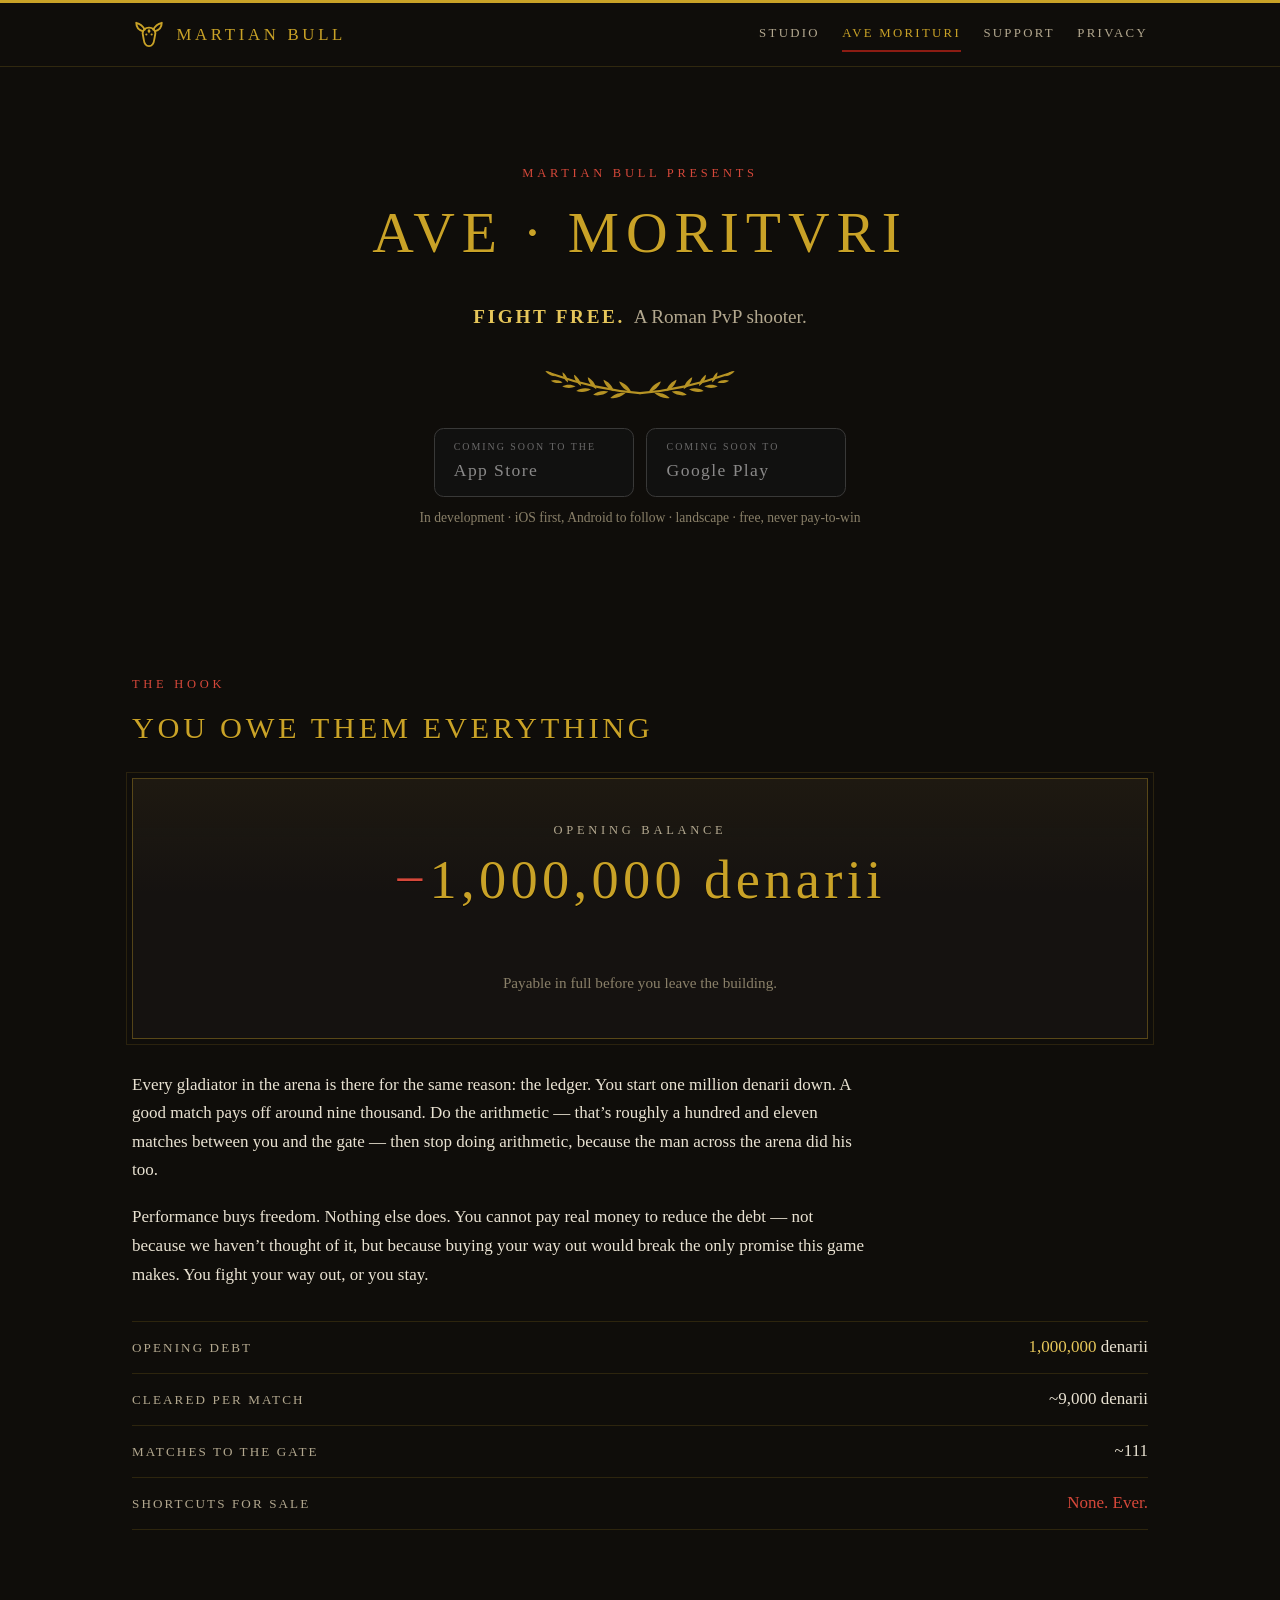
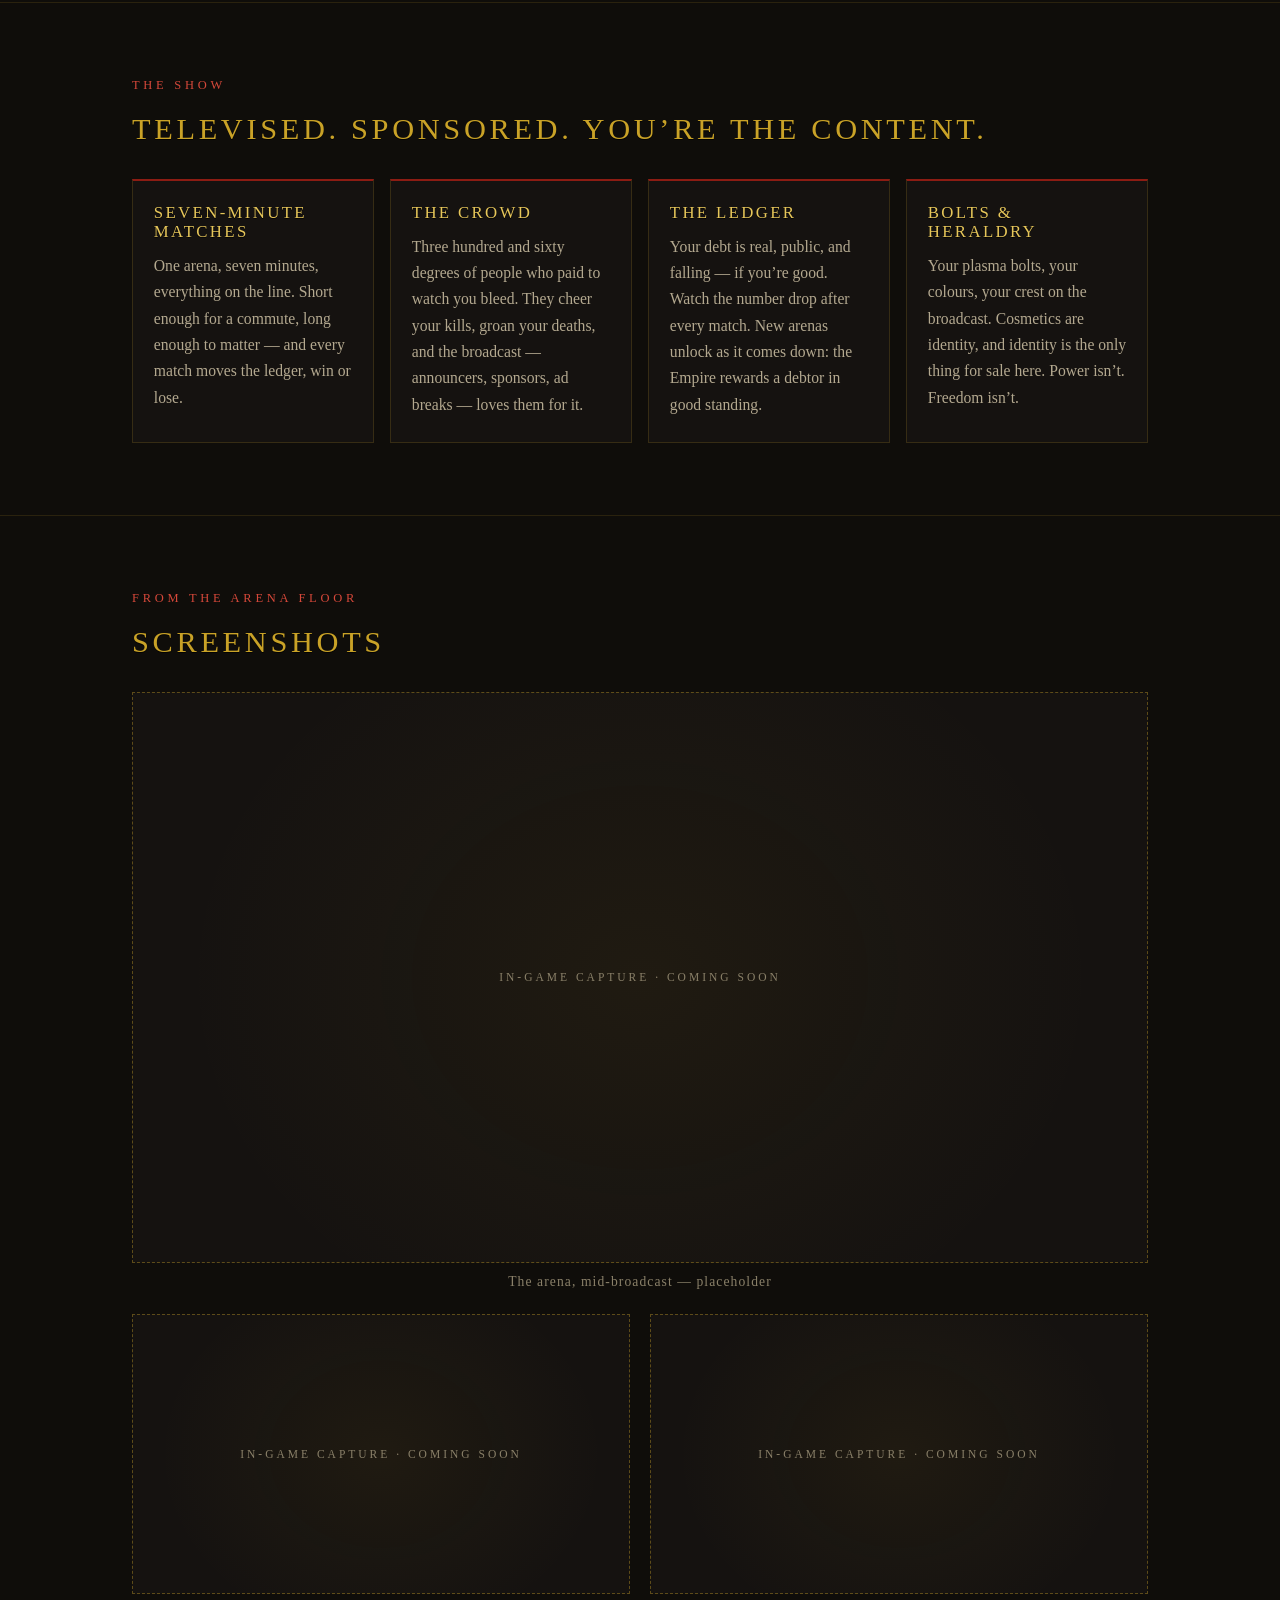
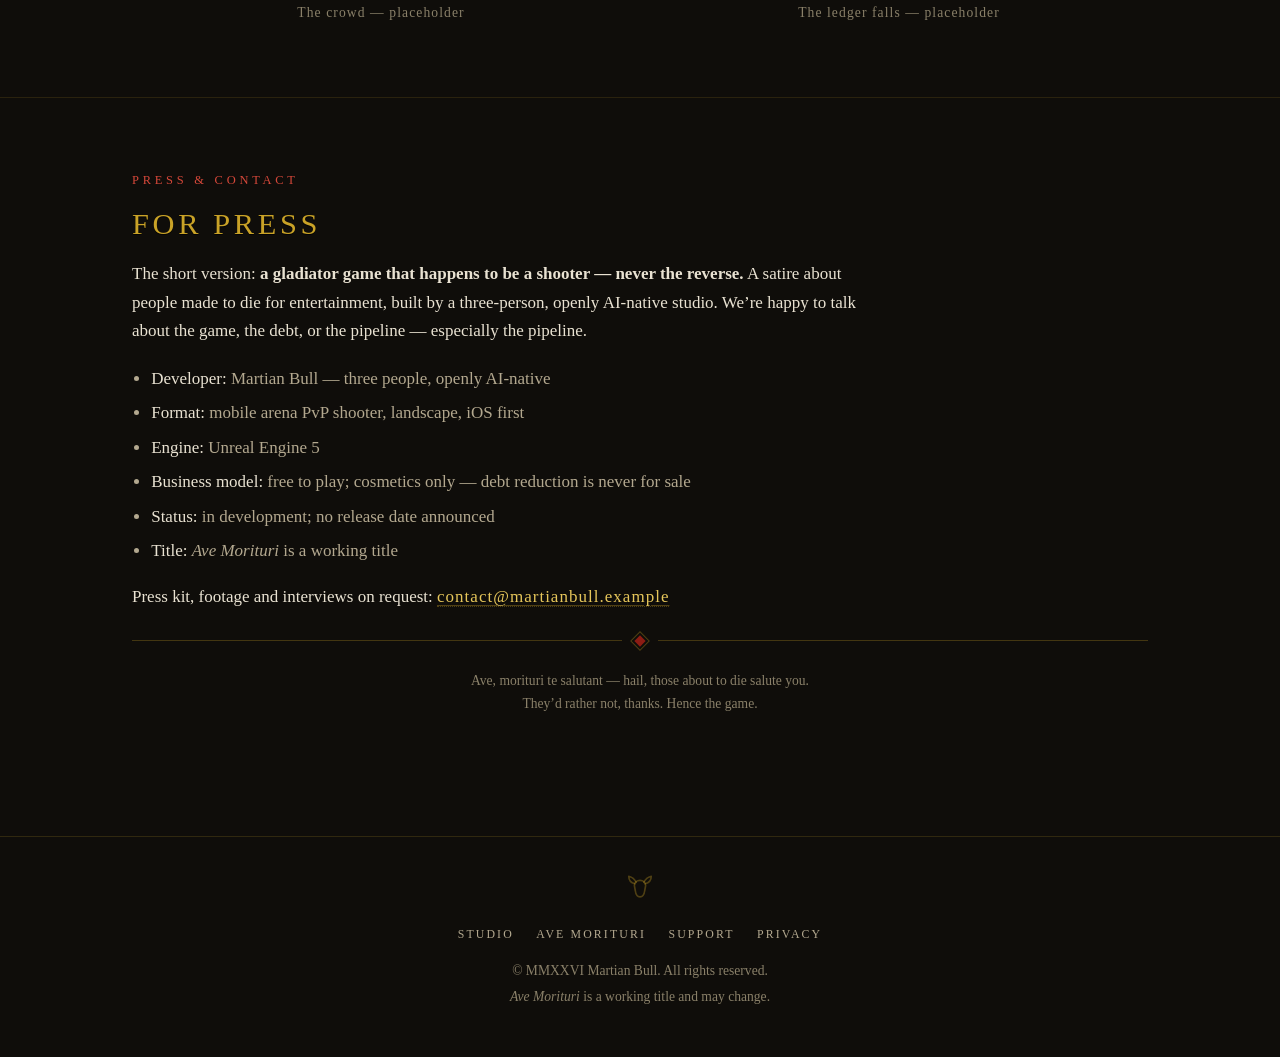
==== ave-morituri/index.html @ af868626 "Martian Bull studio site + Ave Morituri game page — GitHub-Pages-ready static site Five self-contain" ====
<!DOCTYPE html>
<html lang="en">
<head>
<!-- ==========================================================================
  Ave Morituri — game page
  NAME SWAP: "Ave Morituri" is a working title. To rename, search the repo for
  "Ave Morituri", "MORITURI" and "MORITVRI" (inscription V-form, display art
  only), rename this /ave-morituri/ folder, and update links in ../index.html,
  ../support/index.html, ../privacy/index.html and ../404.html.
  TODO(owner): replace contact@martianbull.example with the real address.
  TODO(owner): three screenshot slots below are placeholders — drop in real
  landscape (16:9) captures at launch-quality.
  TODO(owner): store badges are greyed placeholders — replace with official
  badge art + real links only when the store pages exist.
=========================================================================== -->
  <meta charset="utf-8">
  <meta name="viewport" content="width=device-width, initial-scale=1">
  <title>Ave Morituri — Fight Free. Roman PvP Shooter</title>
  <meta name="description" content="Ave Morituri is a Roman gladiator PvP shooter for mobile. You start 1,000,000 denarii in debt and fight your way to freedom, seven minutes at a time. By Martian Bull.">
  <meta property="og:site_name" content="Martian Bull">
  <meta property="og:title" content="Ave Morituri — Fight Free. Roman PvP Shooter">
  <meta property="og:description" content="You owe the arena one million denarii. Performance buys freedom. Nothing else does.">
  <meta property="og:type" content="website">
  <link rel="icon" type="image/svg+xml" href="../assets/favicon.svg">
  <link rel="stylesheet" href="../assets/style.css">
</head>
<body>
<a class="skip-link" href="#main">Skip to content</a>

<header class="site-head">
  <div class="wrap head-row">
    <a class="brand" href="../index.html">
      <svg viewBox="0 0 64 64" aria-hidden="true" focusable="false">
        <g fill="none" stroke="currentColor" stroke-width="3.5" stroke-linecap="round" stroke-linejoin="round">
          <path d="M32 18 C39 18 44 23 44 29 L42 40 C41 48 37 53 32 53 C27 53 23 48 22 40 L20 29 C20 23 25 18 32 18 Z"/>
          <path d="M21 25 C13 23 8 17 8 9 C16 11 21 16 24 22"/>
          <path d="M43 25 C51 23 56 17 56 9 C48 11 43 16 40 22"/>
        </g>
        <circle cx="27" cy="31" r="2" fill="currentColor"/>
        <circle cx="37" cy="31" r="2" fill="currentColor"/>
        <path d="M32 20 L35 24.5 L32 29 L29 24.5 Z" fill="currentColor"/>
      </svg>
      <span class="brand-name">Martian&nbsp;Bull</span>
    </a>
    <nav class="site-nav" aria-label="Site">
      <a href="../index.html">Studio</a>
      <a href="index.html" aria-current="page">Ave&nbsp;Morituri</a>
      <a href="../support/index.html">Support</a>
      <a href="../privacy/index.html">Privacy</a>
    </nav>
  </div>
</header>

<main id="main">

  <div class="hero wrap">
    <span class="eyebrow">Martian Bull presents</span>
    <!-- Display art uses the inscription V-form (MORITVRI); body text uses MORITURI. -->
    <h1 aria-label="Ave Morituri"><span aria-hidden="true">Ave&nbsp;&middot;&nbsp;Moritvri</span></h1>
    <p class="lede" style="margin:0 auto;"><strong style="color:var(--gold-hi); font-family:var(--display); letter-spacing:.14em; text-transform:uppercase;">Fight&nbsp;Free.</strong>&ensp;A Roman PvP shooter.</p>
    <svg class="laurel" viewBox="0 0 220 40" aria-hidden="true" focusable="false">
      <g id="sprig-a" fill="currentColor">
        <path d="M110 34 C136 32 164 26 192 16" fill="none" stroke="currentColor" stroke-width="2" stroke-linecap="round"/>
        <path d="M0 0 C5 -2.6 11 -2.2 15 0 C11 2.2 5 2.6 0 0 Z" transform="translate(118 33.5) rotate(-42)"/>
        <path d="M0 0 C5 -2.6 11 -2.2 15 0 C11 2.2 5 2.6 0 0 Z" transform="translate(123 33.8) rotate(18)"/>
        <path d="M0 0 C5 -2.6 11 -2.2 15 0 C11 2.2 5 2.6 0 0 Z" transform="translate(134 32.4) rotate(-48) scale(.95)"/>
        <path d="M0 0 C5 -2.6 11 -2.2 15 0 C11 2.2 5 2.6 0 0 Z" transform="translate(139 32.6) rotate(12) scale(.95)"/>
        <path d="M0 0 C5 -2.6 11 -2.2 15 0 C11 2.2 5 2.6 0 0 Z" transform="translate(150 30.4) rotate(-54) scale(.9)"/>
        <path d="M0 0 C5 -2.6 11 -2.2 15 0 C11 2.2 5 2.6 0 0 Z" transform="translate(155 30.6) rotate(6) scale(.9)"/>
        <path d="M0 0 C5 -2.6 11 -2.2 15 0 C11 2.2 5 2.6 0 0 Z" transform="translate(164 27.6) rotate(-58) scale(.82)"/>
        <path d="M0 0 C5 -2.6 11 -2.2 15 0 C11 2.2 5 2.6 0 0 Z" transform="translate(169 27.8) rotate(0) scale(.82)"/>
        <path d="M0 0 C5 -2.6 11 -2.2 15 0 C11 2.2 5 2.6 0 0 Z" transform="translate(176 24.4) rotate(-62) scale(.72)"/>
        <path d="M0 0 C5 -2.6 11 -2.2 15 0 C11 2.2 5 2.6 0 0 Z" transform="translate(181 24.2) rotate(-8) scale(.72)"/>
        <path d="M0 0 C5 -2.6 11 -2.2 15 0 C11 2.2 5 2.6 0 0 Z" transform="translate(188 18.5) rotate(-28) scale(.66)"/>
      </g>
      <use href="#sprig-a" transform="translate(220 0) scale(-1 1)"/>
    </svg>

    <div class="badges" aria-label="Store availability">
      <!-- TODO(owner): replace with the official App Store badge + real link at launch. Do not link before the page exists. -->
      <span class="badge">
        <span class="badge-kicker">Coming soon to the</span>
        <span class="badge-store">App&nbsp;Store</span>
      </span>
      <!-- TODO(owner): replace with the official Google Play badge + real link when the Play page exists. -->
      <span class="badge">
        <span class="badge-kicker">Coming soon to</span>
        <span class="badge-store">Google&nbsp;Play</span>
      </span>
    </div>
    <p class="fine">In development &middot; iOS first, Android to follow &middot; landscape &middot; free, never pay-to-win</p>
  </div>

  <section aria-labelledby="debt">
    <div class="wrap">
      <span class="eyebrow">The hook</span>
      <h2 id="debt">You owe them everything</h2>

      <div class="plaque">
        <p class="plaque-kicker">Opening balance</p>
        <p class="plaque-figure"><span class="neg">&minus;</span>1,000,000 denarii</p>
        <p class="plaque-sub">Payable in full before you leave the building.</p>
      </div>

      <div class="prose">
        <p>Every gladiator in the arena is there for the same reason: the
        ledger. You start one million denarii down. A good match pays off
        around nine thousand. Do the arithmetic &mdash; that&rsquo;s roughly a
        hundred and eleven matches between you and the gate &mdash; then stop
        doing arithmetic, because the man across the arena did his too.</p>
        <p>Performance buys freedom. Nothing else does. You cannot pay real
        money to reduce the debt &mdash; not because we haven&rsquo;t thought
        of it, but because buying your way out would break the only promise
        this game makes. You fight your way out, or you stay.</p>
      </div>

      <dl class="ledger">
        <div><dt>Opening debt</dt><dd><strong>1,000,000</strong> denarii</dd></div>
        <div><dt>Cleared per match</dt><dd>~9,000 denarii</dd></div>
        <div><dt>Matches to the gate</dt><dd>~111</dd></div>
        <div><dt>Shortcuts for sale</dt><dd><span class="never">None. Ever.</span></dd></div>
      </dl>
    </div>
  </section>

  <section aria-labelledby="show">
    <div class="wrap">
      <span class="eyebrow">The show</span>
      <h2 id="show">Televised. Sponsored. You&rsquo;re the content.</h2>
      <div class="grid cols-4">
        <div class="card">
          <h3>Seven-minute matches</h3>
          <p>One arena, seven minutes, everything on the line. Short enough
          for a commute, long enough to matter &mdash; and every match moves
          the ledger, win or lose.</p>
        </div>
        <div class="card">
          <h3>The crowd</h3>
          <p>Three hundred and sixty degrees of people who paid to watch you
          bleed. They cheer your kills, groan your deaths, and the broadcast
          &mdash; announcers, sponsors, ad breaks &mdash; loves them for it.</p>
        </div>
        <div class="card">
          <h3>The ledger</h3>
          <p>Your debt is real, public, and falling &mdash; if you&rsquo;re
          good. Watch the number drop after every match. New arenas unlock as
          it comes down: the Empire rewards a debtor in good standing.</p>
        </div>
        <div class="card">
          <h3>Bolts &amp; heraldry</h3>
          <p>Your plasma bolts, your colours, your crest on the broadcast.
          Cosmetics are identity, and identity is the only thing for sale
          here. Power isn&rsquo;t. Freedom isn&rsquo;t.</p>
        </div>
      </div>
    </div>
  </section>

  <section aria-labelledby="shots-h">
    <div class="wrap">
      <span class="eyebrow">From the arena floor</span>
      <h2 id="shots-h">Screenshots</h2>
      <div class="shots">
        <!-- TODO(owner): replace each placeholder with a real landscape 16:9 in-game capture,
             e.g. <img src="../assets/shot-1.jpg" alt="..." loading="lazy"> inside the figure. -->
        <figure class="shot" style="grid-column: 1 / -1;">
          <div class="shot-frame" role="img" aria-label="Screenshot placeholder: in-game capture coming soon">
            <span class="shot-tag">In-game capture &middot; coming soon</span>
          </div>
          <figcaption>The arena, mid-broadcast &mdash; placeholder</figcaption>
        </figure>
        <figure class="shot">
          <div class="shot-frame" role="img" aria-label="Screenshot placeholder: in-game capture coming soon">
            <span class="shot-tag">In-game capture &middot; coming soon</span>
          </div>
          <figcaption>The crowd &mdash; placeholder</figcaption>
        </figure>
        <figure class="shot">
          <div class="shot-frame" role="img" aria-label="Screenshot placeholder: in-game capture coming soon">
            <span class="shot-tag">In-game capture &middot; coming soon</span>
          </div>
          <figcaption>The ledger falls &mdash; placeholder</figcaption>
        </figure>
      </div>
    </div>
  </section>

  <section aria-labelledby="press">
    <div class="wrap">
      <span class="eyebrow">Press &amp; contact</span>
      <h2 id="press">For press</h2>
      <div class="prose">
        <p>The short version: <strong>a gladiator game that happens to be a
        shooter &mdash; never the reverse.</strong> A satire about people made
        to die for entertainment, built by a three-person, openly AI-native
        studio. We&rsquo;re happy to talk about the game, the debt, or the
        pipeline &mdash; especially the pipeline.</p>
        <ul>
          <li><strong>Developer:</strong> Martian Bull &mdash; three people, openly AI-native</li>
          <li><strong>Format:</strong> mobile arena PvP shooter, landscape, iOS first</li>
          <li><strong>Engine:</strong> Unreal Engine 5</li>
          <li><strong>Business model:</strong> free to play; cosmetics only &mdash; debt reduction is never for sale</li>
          <li><strong>Status:</strong> in development; no release date announced</li>
          <li><strong>Title:</strong> <em>Ave Morituri</em> is a working title</li>
        </ul>
        <p>Press kit, footage and interviews on request:
        <!-- TODO(owner): replace placeholder address before publishing -->
        <a class="email" href="mailto:contact@martianbull.example">contact@martianbull.example</a></p>
      </div>
      <div class="divider" aria-hidden="true"><span class="gem"></span></div>
      <p class="fine" style="text-align:center;">Ave, morituri te salutant &mdash; hail, those about to die salute you.<br>
      They&rsquo;d rather not, thanks. Hence the game.</p>
    </div>
  </section>

</main>

<footer class="site-foot">
  <div class="wrap">
    <svg class="foot-mark" viewBox="0 0 64 64" aria-hidden="true" focusable="false">
      <g fill="none" stroke="currentColor" stroke-width="3.5" stroke-linecap="round" stroke-linejoin="round">
        <path d="M32 18 C39 18 44 23 44 29 L42 40 C41 48 37 53 32 53 C27 53 23 48 22 40 L20 29 C20 23 25 18 32 18 Z"/>
        <path d="M21 25 C13 23 8 17 8 9 C16 11 21 16 24 22"/>
        <path d="M43 25 C51 23 56 17 56 9 C48 11 43 16 40 22"/>
      </g>
    </svg>
    <nav class="foot-nav" aria-label="Footer">
      <a href="../index.html">Studio</a>
      <a href="index.html">Ave Morituri</a>
      <a href="../support/index.html">Support</a>
      <a href="../privacy/index.html">Privacy</a>
    </nav>
    <p class="fine">&copy; MMXXVI Martian Bull. All rights reserved.</p>
    <p class="fine"><em>Ave Morituri</em> is a working title and may change.</p>
  </div>
</footer>

</body>
</html>
---- assets/style.css ----
/* ==========================================================================
   Martian Bull — shared stylesheet
   Roman-inscription aesthetic: gold and deep red on near-black.
   No build step, no external assets, system fonts only.
   ========================================================================== */

:root {
  --ink:      #0f0d0a;   /* page ground */
  --ink-2:    #151210;   /* raised surfaces */
  --ink-3:    #1d1813;   /* borders-on-dark, hover surfaces */
  --text:     #e9e2d2;   /* warm parchment body text */
  --muted:    #b3a88f;   /* secondary text */
  --faint:    #8a8069;   /* tertiary text — smallest safe on --ink-2 */
  --gold:     #c9a227;   /* inscription gold */
  --gold-hi:  #e6c65a;   /* gold hover / highlight */
  --gold-dim: rgba(201, 162, 39, .34);
  --red:      #8c1c13;   /* deep arena red — surfaces and rules only */
  --red-hi:   #d6483a;   /* red for text-level accents on dark */

  --display: "Trajan Pro", "Optima", Candara, "Palatino Linotype", Palatino,
             "Book Antiqua", Baskerville, "Times New Roman", serif;
  --body: "Palatino Linotype", Palatino, "Book Antiqua", "Iowan Old Style",
          Georgia, serif;

  --wrap: 66rem;
}

* { box-sizing: border-box; }

html { -webkit-text-size-adjust: 100%; scroll-behavior: smooth; }

body {
  margin: 0;
  font-family: var(--body);
  font-size: 1.0625rem;
  line-height: 1.68;
  color: var(--text);
  background-color: var(--ink);
  background-image:
    radial-gradient(1100px 620px at 50% -8%, rgba(201, 162, 39, .07), transparent 62%),
    radial-gradient(900px 560px at 88% 108%, rgba(140, 28, 19, .10), transparent 60%);
  border-top: 3px solid var(--gold);
}

::selection { background: var(--gold); color: var(--ink); }

img, svg { max-width: 100%; height: auto; }

a { color: var(--gold-hi); text-decoration-color: var(--gold-dim); text-underline-offset: .18em; }
a:hover { color: #f2d97e; text-decoration-color: var(--gold-hi); }

:focus-visible {
  outline: 2px solid var(--gold-hi);
  outline-offset: 3px;
  border-radius: 2px;
}

.wrap { max-width: var(--wrap); margin: 0 auto; padding: 0 1.25rem; }

.skip-link {
  position: absolute; left: -999px; top: 0;
  background: var(--gold); color: var(--ink);
  padding: .5rem 1rem; z-index: 10; font-weight: bold;
}
.skip-link:focus { left: .5rem; top: .5rem; }

/* --------------------------------------------------------------------------
   Type
   -------------------------------------------------------------------------- */

h1, h2, h3, .display {
  font-family: var(--display);
  font-weight: 400;
  color: var(--gold);
  letter-spacing: .12em;
  text-transform: uppercase;
  line-height: 1.15;
  margin: 0 0 .6em;
  text-shadow: 0 1px 0 rgba(0, 0, 0, .75);
}

h1 { font-size: clamp(2rem, 7.5vw, 3.6rem); }
h2 { font-size: clamp(1.3rem, 4vw, 1.9rem); }
h3 { font-size: 1.05rem; letter-spacing: .14em; color: var(--gold-hi); }

p { margin: 0 0 1.1em; }
p:last-child { margin-bottom: 0; }

.lede { font-size: 1.2rem; color: var(--muted); max-width: 44em; }

.eyebrow {
  display: block;
  font-family: var(--display);
  font-size: .78rem;
  letter-spacing: .3em;
  text-transform: uppercase;
  color: var(--red-hi);
  margin-bottom: 1rem;
}

.fine { font-size: .85rem; color: var(--faint); }

.muted { color: var(--muted); }

em.never { font-style: normal; color: var(--red-hi); letter-spacing: .05em; }

.email {
  font-family: var(--display);
  letter-spacing: .06em;
  border-bottom: 1px dotted var(--gold-dim);
  white-space: nowrap;
}

/* --------------------------------------------------------------------------
   Header / nav
   -------------------------------------------------------------------------- */

.site-head {
  border-bottom: 1px solid rgba(201, 162, 39, .18);
  background: rgba(15, 13, 10, .8);
}

.head-row {
  display: flex;
  flex-wrap: wrap;
  align-items: center;
  justify-content: space-between;
  gap: .5rem 1.5rem;
  padding-top: .9rem;
  padding-bottom: .9rem;
}

.brand {
  display: inline-flex;
  align-items: center;
  gap: .65rem;
  text-decoration: none;
  color: var(--gold);
}
.brand svg { width: 34px; height: 34px; flex: none; }
.brand-name {
  font-family: var(--display);
  font-size: 1.05rem;
  letter-spacing: .22em;
  text-transform: uppercase;
}

.site-nav { display: flex; flex-wrap: wrap; gap: .25rem 1.4rem; }
.site-nav a {
  font-family: var(--display);
  font-size: .8rem;
  letter-spacing: .18em;
  text-transform: uppercase;
  text-decoration: none;
  color: var(--muted);
  padding: .35rem 0;
  border-bottom: 2px solid transparent;
}
.site-nav a:hover { color: var(--gold-hi); }
.site-nav a[aria-current="page"] {
  color: var(--gold);
  border-bottom-color: var(--red);
}

/* --------------------------------------------------------------------------
   Sections & ornaments
   -------------------------------------------------------------------------- */

.hero { text-align: center; padding: clamp(3rem, 9vw, 6rem) 0 clamp(2.5rem, 7vw, 4.5rem); }

.hero .laurel { margin: 1.4rem auto 0; }

section { padding: clamp(2.5rem, 7vw, 4.5rem) 0; }

section + section { border-top: 1px solid rgba(201, 162, 39, .14); }

.laurel {
  display: block;
  width: min(240px, 70vw);
  color: var(--gold);
  opacity: .9;
}

/* CSS-only divider: hairlines flanking a rotated square */
.divider {
  display: flex;
  align-items: center;
  gap: .9rem;
  margin: 1.6rem 0;
  color: var(--gold-dim);
}
.divider::before, .divider::after {
  content: "";
  flex: 1;
  border-top: 1px solid rgba(201, 162, 39, .28);
}
.divider .gem {
  width: 8px; height: 8px; flex: none;
  background: var(--red);
  transform: rotate(45deg);
  outline: 1px solid var(--gold-dim);
  outline-offset: 2px;
}

/* --------------------------------------------------------------------------
   Inscription plaque (the debt number, 404, etc.)
   -------------------------------------------------------------------------- */

.plaque {
  border: 1px solid var(--gold-dim);
  outline: 1px solid rgba(201, 162, 39, .14);
  outline-offset: 5px;
  background:
    linear-gradient(180deg, rgba(201, 162, 39, .05), transparent 45%),
    var(--ink-2);
  padding: clamp(1.4rem, 5vw, 2.6rem) clamp(1rem, 4vw, 2.4rem);
  text-align: center;
  margin: 2rem 0;
}
.plaque-kicker {
  font-family: var(--display);
  font-size: .78rem;
  letter-spacing: .3em;
  text-transform: uppercase;
  color: var(--muted);
  margin-bottom: .6rem;
}
.plaque-figure {
  font-family: var(--display);
  font-size: clamp(1.9rem, 8vw, 3.4rem);
  letter-spacing: .08em;
  color: var(--gold);
  font-variant-numeric: tabular-nums;
  line-height: 1.1;
  text-shadow: 0 1px 0 rgba(0, 0, 0, .8);
}
.plaque-figure .neg { color: var(--red-hi); }
.plaque-sub { margin-top: .7rem; color: var(--faint); font-size: .95rem; }

/* --------------------------------------------------------------------------
   Ledger (definition rows)
   -------------------------------------------------------------------------- */

.ledger { margin: 2rem 0 0; }
.ledger > div {
  display: flex;
  align-items: baseline;
  gap: 1rem;
  padding: .7rem 0;
  border-bottom: 1px solid rgba(201, 162, 39, .16);
}
.ledger > div:first-child { border-top: 1px solid rgba(201, 162, 39, .16); }
.ledger dt {
  font-family: var(--display);
  font-size: .82rem;
  letter-spacing: .16em;
  text-transform: uppercase;
  color: var(--muted);
}
.ledger dd {
  margin: 0 0 0 auto;
  font-variant-numeric: tabular-nums;
  color: var(--text);
  text-align: right;
}
.ledger dd strong { color: var(--gold-hi); font-weight: 400; }
.ledger dd .never { color: var(--red-hi); }

/* --------------------------------------------------------------------------
   Cards
   -------------------------------------------------------------------------- */

.grid {
  display: grid;
  gap: 1rem;
  grid-template-columns: 1fr;
  margin-top: 2rem;
}
@media (min-width: 640px)  { .grid { grid-template-columns: repeat(2, 1fr); } }
@media (min-width: 1000px) { .grid.cols-4 { grid-template-columns: repeat(4, 1fr); }
                             .grid.cols-3 { grid-template-columns: repeat(3, 1fr); } }

.card {
  background: var(--ink-2);
  border: 1px solid rgba(201, 162, 39, .18);
  border-top: 2px solid var(--red);
  padding: 1.4rem 1.3rem 1.5rem;
}
.card h3 { margin-bottom: .7rem; }
.card p { color: var(--muted); font-size: .98rem; }

/* --------------------------------------------------------------------------
   Screenshot placeholders (landscape 16:9)
   -------------------------------------------------------------------------- */

.shots {
  display: grid;
  gap: 1.25rem;
  grid-template-columns: 1fr;
  margin-top: 2rem;
}
@media (min-width: 820px) { .shots { grid-template-columns: repeat(2, 1fr); } }

.shot { margin: 0; }
.shot-frame {
  aspect-ratio: 16 / 9;
  display: flex;
  align-items: center;
  justify-content: center;
  border: 1px dashed rgba(201, 162, 39, .4);
  background:
    radial-gradient(60% 90% at 50% 50%, rgba(201, 162, 39, .06), transparent 75%),
    var(--ink-2);
}
.shot-tag {
  font-family: var(--display);
  font-size: .72rem;
  letter-spacing: .26em;
  text-transform: uppercase;
  color: var(--faint);
  text-align: center;
  padding: 0 1rem;
}
.shot figcaption {
  margin-top: .5rem;
  font-size: .85rem;
  color: var(--faint);
  text-align: center;
  letter-spacing: .08em;
}

/* --------------------------------------------------------------------------
   Store badge placeholders — greyed, deliberately NOT links
   -------------------------------------------------------------------------- */

.badges {
  display: flex;
  flex-wrap: wrap;
  justify-content: center;
  gap: .8rem;
  margin: 1.8rem 0 .6rem;
}
.badge {
  display: inline-flex;
  flex-direction: column;
  align-items: flex-start;
  min-width: 12.5rem;
  padding: .6rem 1.2rem .7rem;
  border: 1px solid #4a4436;
  border-radius: .6rem;
  background: var(--ink-2);
  cursor: default;
  filter: grayscale(1);
  opacity: .8;
}
.badge-kicker {
  font-size: .62rem;
  letter-spacing: .2em;
  text-transform: uppercase;
  color: var(--faint);
}
.badge-store {
  font-family: var(--display);
  font-size: 1.1rem;
  letter-spacing: .08em;
  color: var(--muted);
}

/* --------------------------------------------------------------------------
   Buttons
   -------------------------------------------------------------------------- */

.btn {
  display: inline-block;
  font-family: var(--display);
  font-size: .85rem;
  letter-spacing: .2em;
  text-transform: uppercase;
  text-decoration: none;
  padding: .8rem 1.6rem;
  border: 1px solid var(--gold);
  color: var(--ink);
  background: var(--gold);
}
.btn:hover { background: var(--gold-hi); border-color: var(--gold-hi); color: var(--ink); }

.btn-ghost { background: transparent; color: var(--gold); }
.btn-ghost:hover { background: rgba(201, 162, 39, .1); color: var(--gold-hi); }

/* --------------------------------------------------------------------------
   Notices / callouts
   -------------------------------------------------------------------------- */

.notice {
  border-left: 3px solid var(--red);
  background: var(--ink-2);
  padding: 1.1rem 1.3rem;
  margin: 1.6rem 0;
}
.notice p { color: var(--muted); }
.notice strong { color: var(--text); }

/* --------------------------------------------------------------------------
   FAQ (details/summary, no JS)
   -------------------------------------------------------------------------- */

details {
  border: 1px solid rgba(201, 162, 39, .18);
  background: var(--ink-2);
  margin: .6rem 0;
}
summary {
  cursor: pointer;
  padding: .9rem 1.1rem;
  font-family: var(--display);
  font-size: .88rem;
  letter-spacing: .12em;
  text-transform: uppercase;
  color: var(--gold);
  list-style-position: inside;
}
summary:hover { color: var(--gold-hi); background: var(--ink-3); }
details[open] summary { border-bottom: 1px solid rgba(201, 162, 39, .14); }
details .answer { padding: .9rem 1.2rem 1.1rem; color: var(--muted); }

/* --------------------------------------------------------------------------
   Prose pages (privacy, support)
   -------------------------------------------------------------------------- */

.prose { max-width: 46rem; }
.prose h2 { margin-top: 2.4em; font-size: 1.15rem; }
.prose ul { padding-left: 1.2rem; }
.prose li { margin: .35em 0; color: var(--muted); }
.prose li strong { color: var(--text); font-weight: 400; }

/* --------------------------------------------------------------------------
   Footer
   -------------------------------------------------------------------------- */

.site-foot {
  border-top: 1px solid rgba(201, 162, 39, .18);
  margin-top: 3rem;
  padding: 2.2rem 0 2.8rem;
  text-align: center;
}
.site-foot .foot-mark { width: 30px; height: 30px; color: var(--gold-dim); margin-bottom: .8rem; }
.foot-nav { display: flex; flex-wrap: wrap; justify-content: center; gap: .3rem 1.4rem; margin-bottom: 1rem; }
.foot-nav a {
  font-family: var(--display);
  font-size: .74rem;
  letter-spacing: .18em;
  text-transform: uppercase;
  text-decoration: none;
  color: var(--muted);
}
.foot-nav a:hover { color: var(--gold-hi); }
.site-foot .fine { margin: .2rem 0; }
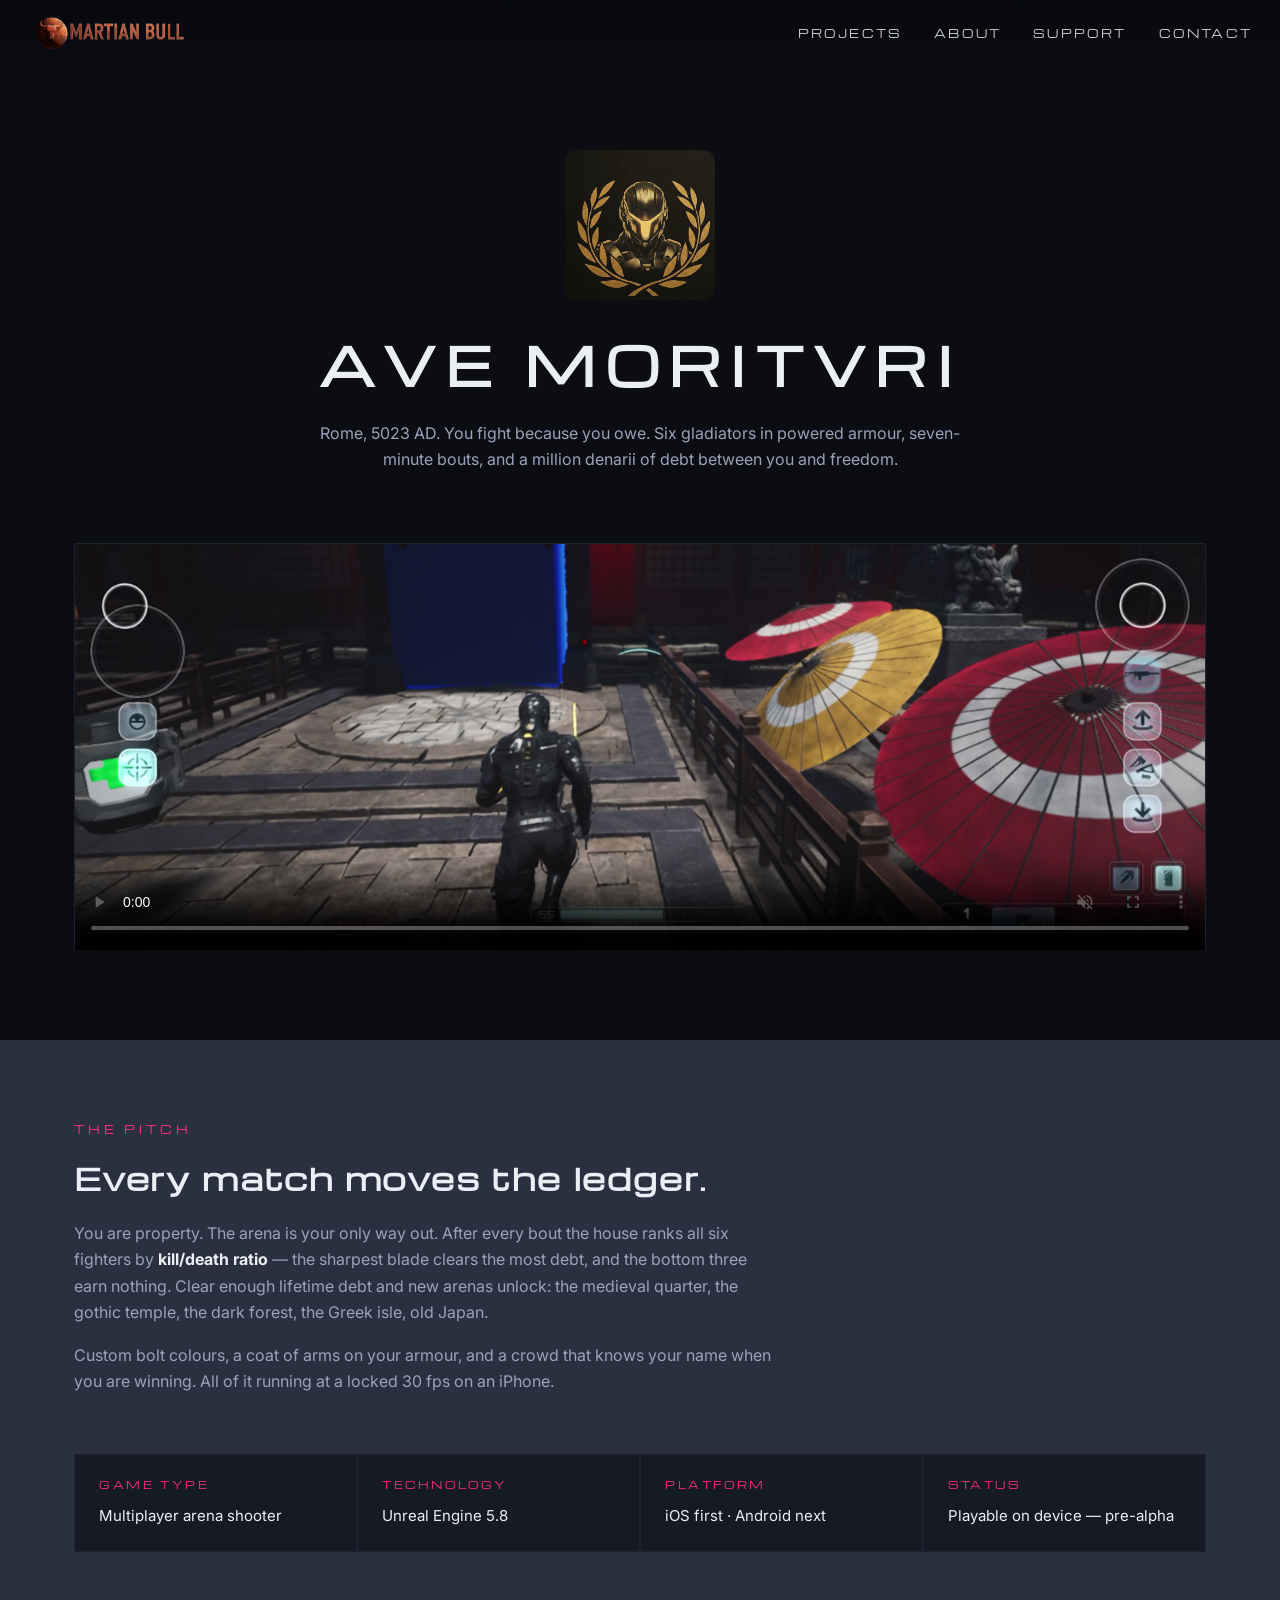
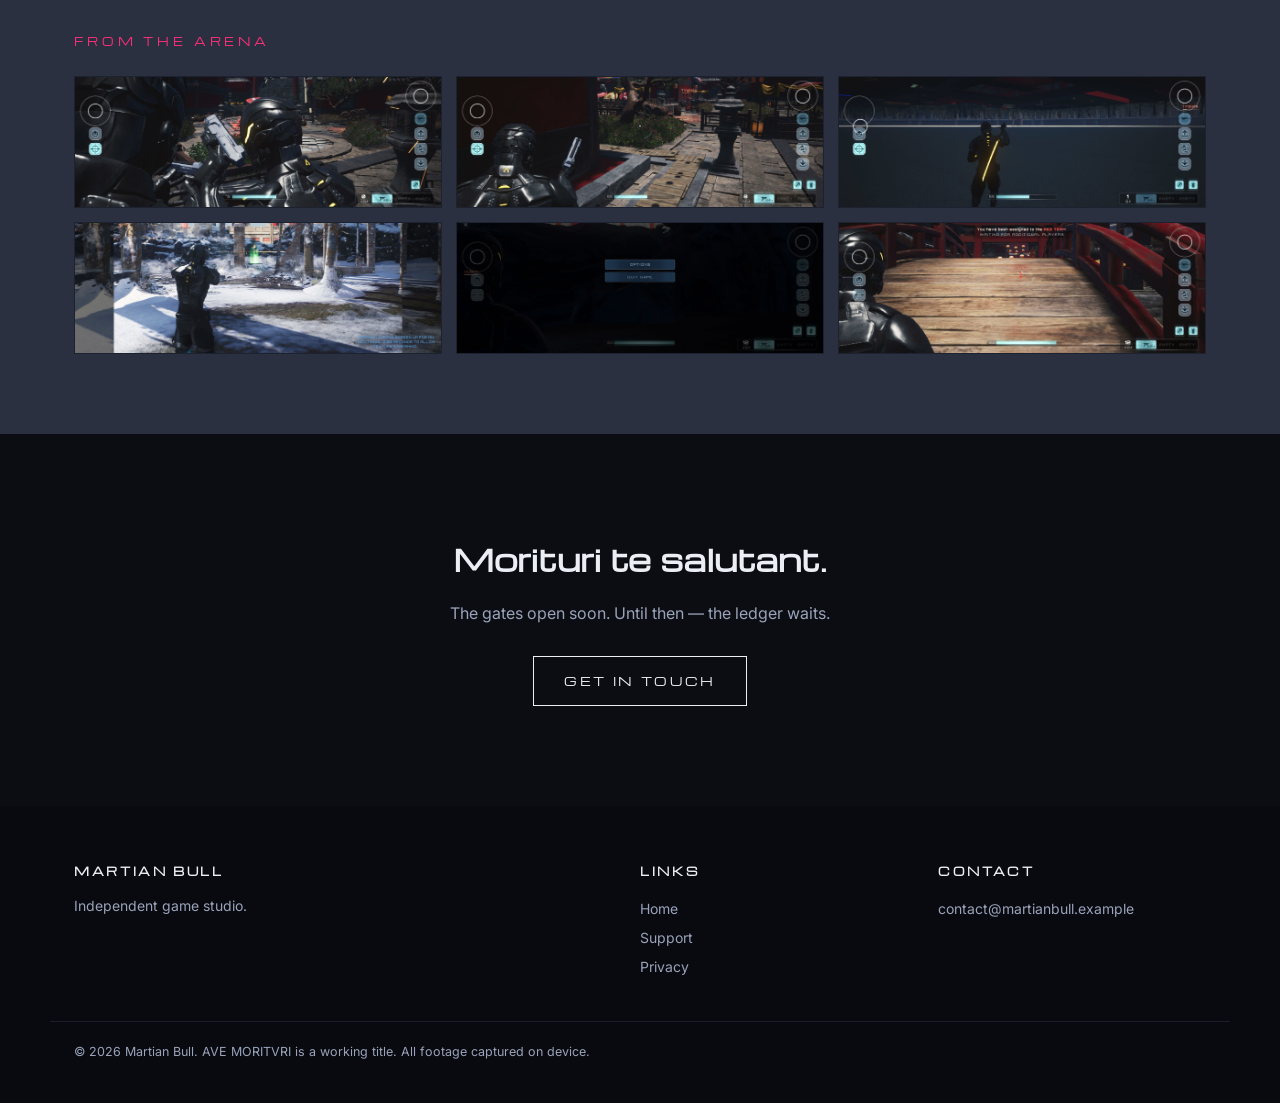
==== commit 72964379: "Redesign per Gasper's mockups: real gameplay video + on-device media - Layout follows Documents/Mart" ====
--- a/ave-morituri/index.html
+++ b/ave-morituri/index.html
@@ -1,238 +1,94 @@
-<!DOCTYPE html>
+<!doctype html>
 <html lang="en">
 <head>
-<!-- ==========================================================================
-  Ave Morituri — game page
-  NAME SWAP: "Ave Morituri" is a working title. To rename, search the repo for
-  "Ave Morituri", "MORITURI" and "MORITVRI" (inscription V-form, display art
-  only), rename this /ave-morituri/ folder, and update links in ../index.html,
-  ../support/index.html, ../privacy/index.html and ../404.html.
-  TODO(owner): replace contact@martianbull.example with the real address.
-  TODO(owner): three screenshot slots below are placeholders — drop in real
-  landscape (16:9) captures at launch-quality.
-  TODO(owner): store badges are greyed placeholders — replace with official
-  badge art + real links only when the store pages exist.
-=========================================================================== -->
-  <meta charset="utf-8">
-  <meta name="viewport" content="width=device-width, initial-scale=1">
-  <title>Ave Morituri — Fight Free. Roman PvP Shooter</title>
-  <meta name="description" content="Ave Morituri is a Roman gladiator PvP shooter for mobile. You start 1,000,000 denarii in debt and fight your way to freedom, seven minutes at a time. By Martian Bull.">
-  <meta property="og:site_name" content="Martian Bull">
-  <meta property="og:title" content="Ave Morituri — Fight Free. Roman PvP Shooter">
-  <meta property="og:description" content="You owe the arena one million denarii. Performance buys freedom. Nothing else does.">
-  <meta property="og:type" content="website">
-  <link rel="icon" type="image/svg+xml" href="../assets/favicon.svg">
-  <link rel="stylesheet" href="../assets/style.css">
+<meta charset="utf-8">
+<meta name="viewport" content="width=device-width,initial-scale=1">
+<title>Ave Morituri — Martian Bull</title>
+<meta name="description" content="Ave Morituri: a sci-fi Roman arena shooter for mobile. Six fighters, seven minutes, one debt. Real gameplay, captured on an iPhone.">
+<meta property="og:title" content="Ave Morituri">
+<meta property="og:image" content="../assets/media/gameplay_poster.jpg">
+<link rel="icon" href="../assets/favicon.svg">
+<link rel="preconnect" href="https://fonts.gstatic.com" crossorigin>
+<link href="https://fonts.googleapis.com/css2?family=Michroma&family=Inter:wght@400;600&display=swap" rel="stylesheet">
+<link rel="stylesheet" href="../assets/style.css">
 </head>
 <body>
-<a class="skip-link" href="#main">Skip to content</a>
 
-<header class="site-head">
-  <div class="wrap head-row">
-    <a class="brand" href="../index.html">
-      <svg viewBox="0 0 64 64" aria-hidden="true" focusable="false">
-        <g fill="none" stroke="currentColor" stroke-width="3.5" stroke-linecap="round" stroke-linejoin="round">
-          <path d="M32 18 C39 18 44 23 44 29 L42 40 C41 48 37 53 32 53 C27 53 23 48 22 40 L20 29 C20 23 25 18 32 18 Z"/>
-          <path d="M21 25 C13 23 8 17 8 9 C16 11 21 16 24 22"/>
-          <path d="M43 25 C51 23 56 17 56 9 C48 11 43 16 40 22"/>
-        </g>
-        <circle cx="27" cy="31" r="2" fill="currentColor"/>
-        <circle cx="37" cy="31" r="2" fill="currentColor"/>
-        <path d="M32 20 L35 24.5 L32 29 L29 24.5 Z" fill="currentColor"/>
-      </svg>
-      <span class="brand-name">Martian&nbsp;Bull</span>
-    </a>
-    <nav class="site-nav" aria-label="Site">
-      <a href="../index.html">Studio</a>
-      <a href="index.html" aria-current="page">Ave&nbsp;Morituri</a>
-      <a href="../support/index.html">Support</a>
-      <a href="../privacy/index.html">Privacy</a>
-    </nav>
+<nav class="nav">
+  <a class="brand" href="../"><img src="../assets/media/mb_logo.png" alt="Martian Bull"></a>
+  <div class="links">
+    <a href="../#projects">Projects</a>
+    <a href="../#about">About</a>
+    <a href="../support/">Support</a>
+    <a href="../#contact">Contact</a>
   </div>
+</nav>
+
+<header class="page-hero">
+  <img class="emblem" src="../assets/media/emblem.png" alt="">
+  <h1>AVE MORITVRI</h1>
+  <p>Rome, 5023 AD. You fight because you owe. Six gladiators in powered armour,
+     seven-minute bouts, and a million denarii of debt between you and freedom.</p>
 </header>
 
-<main id="main">
+<section class="videoband">
+  <div class="wrap">
+    <video controls autoplay muted loop playsinline poster="../assets/media/gameplay_poster.jpg">
+      <source src="../assets/media/gameplay.mp4" type="video/mp4">
+    </video>
+  </div>
+</section>
 
-  <div class="hero wrap">
-    <span class="eyebrow">Martian Bull presents</span>
-    <!-- Display art uses the inscription V-form (MORITVRI); body text uses MORITURI. -->
-    <h1 aria-label="Ave Morituri"><span aria-hidden="true">Ave&nbsp;&middot;&nbsp;Moritvri</span></h1>
-    <p class="lede" style="margin:0 auto;"><strong style="color:var(--gold-hi); font-family:var(--display); letter-spacing:.14em; text-transform:uppercase;">Fight&nbsp;Free.</strong>&ensp;A Roman PvP shooter.</p>
-    <svg class="laurel" viewBox="0 0 220 40" aria-hidden="true" focusable="false">
-      <g id="sprig-a" fill="currentColor">
-        <path d="M110 34 C136 32 164 26 192 16" fill="none" stroke="currentColor" stroke-width="2" stroke-linecap="round"/>
-        <path d="M0 0 C5 -2.6 11 -2.2 15 0 C11 2.2 5 2.6 0 0 Z" transform="translate(118 33.5) rotate(-42)"/>
-        <path d="M0 0 C5 -2.6 11 -2.2 15 0 C11 2.2 5 2.6 0 0 Z" transform="translate(123 33.8) rotate(18)"/>
-        <path d="M0 0 C5 -2.6 11 -2.2 15 0 C11 2.2 5 2.6 0 0 Z" transform="translate(134 32.4) rotate(-48) scale(.95)"/>
-        <path d="M0 0 C5 -2.6 11 -2.2 15 0 C11 2.2 5 2.6 0 0 Z" transform="translate(139 32.6) rotate(12) scale(.95)"/>
-        <path d="M0 0 C5 -2.6 11 -2.2 15 0 C11 2.2 5 2.6 0 0 Z" transform="translate(150 30.4) rotate(-54) scale(.9)"/>
-        <path d="M0 0 C5 -2.6 11 -2.2 15 0 C11 2.2 5 2.6 0 0 Z" transform="translate(155 30.6) rotate(6) scale(.9)"/>
-        <path d="M0 0 C5 -2.6 11 -2.2 15 0 C11 2.2 5 2.6 0 0 Z" transform="translate(164 27.6) rotate(-58) scale(.82)"/>
-        <path d="M0 0 C5 -2.6 11 -2.2 15 0 C11 2.2 5 2.6 0 0 Z" transform="translate(169 27.8) rotate(0) scale(.82)"/>
-        <path d="M0 0 C5 -2.6 11 -2.2 15 0 C11 2.2 5 2.6 0 0 Z" transform="translate(176 24.4) rotate(-62) scale(.72)"/>
-        <path d="M0 0 C5 -2.6 11 -2.2 15 0 C11 2.2 5 2.6 0 0 Z" transform="translate(181 24.2) rotate(-8) scale(.72)"/>
-        <path d="M0 0 C5 -2.6 11 -2.2 15 0 C11 2.2 5 2.6 0 0 Z" transform="translate(188 18.5) rotate(-28) scale(.66)"/>
-      </g>
-      <use href="#sprig-a" transform="translate(220 0) scale(-1 1)"/>
-    </svg>
+<div class="wrap">
+  <section class="section-pad">
+    <p class="eyebrow">The Pitch</p>
+    <h2 class="display" style="font-size:clamp(20px,2.6vw,30px);margin:0 0 18px">Every match moves the ledger.</h2>
+    <p class="prose">You are property. The arena is your only way out. After every bout the house
+       ranks all six fighters by <strong>kill/death ratio</strong> — the sharpest blade clears the most debt,
+       and the bottom three earn nothing. Clear enough lifetime debt and new arenas unlock:
+       the medieval quarter, the gothic temple, the dark forest, the Greek isle, old Japan.</p>
+    <p class="prose">Custom bolt colours, a coat of arms on your armour, and a crowd that knows your
+       name when you are winning. All of it running at a locked 30 fps on an iPhone.</p>
 
-    <div class="badges" aria-label="Store availability">
-      <!-- TODO(owner): replace with the official App Store badge + real link at launch. Do not link before the page exists. -->
-      <span class="badge">
-        <span class="badge-kicker">Coming soon to the</span>
-        <span class="badge-store">App&nbsp;Store</span>
-      </span>
-      <!-- TODO(owner): replace with the official Google Play badge + real link when the Play page exists. -->
-      <span class="badge">
-        <span class="badge-kicker">Coming soon to</span>
-        <span class="badge-store">Google&nbsp;Play</span>
-      </span>
-    </div>
-    <p class="fine">In development &middot; iOS first, Android to follow &middot; landscape &middot; free, never pay-to-win</p>
-  </div>
-
-  <section aria-labelledby="debt">
-    <div class="wrap">
-      <span class="eyebrow">The hook</span>
-      <h2 id="debt">You owe them everything</h2>
-
-      <div class="plaque">
-        <p class="plaque-kicker">Opening balance</p>
-        <p class="plaque-figure"><span class="neg">&minus;</span>1,000,000 denarii</p>
-        <p class="plaque-sub">Payable in full before you leave the building.</p>
-      </div>
-
-      <div class="prose">
-        <p>Every gladiator in the arena is there for the same reason: the
-        ledger. You start one million denarii down. A good match pays off
-        around nine thousand. Do the arithmetic &mdash; that&rsquo;s roughly a
-        hundred and eleven matches between you and the gate &mdash; then stop
-        doing arithmetic, because the man across the arena did his too.</p>
-        <p>Performance buys freedom. Nothing else does. You cannot pay real
-        money to reduce the debt &mdash; not because we haven&rsquo;t thought
-        of it, but because buying your way out would break the only promise
-        this game makes. You fight your way out, or you stay.</p>
-      </div>
-
-      <dl class="ledger">
-        <div><dt>Opening debt</dt><dd><strong>1,000,000</strong> denarii</dd></div>
-        <div><dt>Cleared per match</dt><dd>~9,000 denarii</dd></div>
-        <div><dt>Matches to the gate</dt><dd>~111</dd></div>
-        <div><dt>Shortcuts for sale</dt><dd><span class="never">None. Ever.</span></dd></div>
-      </dl>
+    <div class="specs">
+      <div class="spec"><p class="k">Game Type</p><p class="v">Multiplayer arena shooter</p></div>
+      <div class="spec"><p class="k">Technology</p><p class="v">Unreal Engine 5.8</p></div>
+      <div class="spec"><p class="k">Platform</p><p class="v">iOS first · Android next</p></div>
+      <div class="spec"><p class="k">Status</p><p class="v">Playable on device — pre-alpha</p></div>
     </div>
   </section>
 
-  <section aria-labelledby="show">
-    <div class="wrap">
-      <span class="eyebrow">The show</span>
-      <h2 id="show">Televised. Sponsored. You&rsquo;re the content.</h2>
-      <div class="grid cols-4">
-        <div class="card">
-          <h3>Seven-minute matches</h3>
-          <p>One arena, seven minutes, everything on the line. Short enough
-          for a commute, long enough to matter &mdash; and every match moves
-          the ledger, win or lose.</p>
-        </div>
-        <div class="card">
-          <h3>The crowd</h3>
-          <p>Three hundred and sixty degrees of people who paid to watch you
-          bleed. They cheer your kills, groan your deaths, and the broadcast
-          &mdash; announcers, sponsors, ad breaks &mdash; loves them for it.</p>
-        </div>
-        <div class="card">
-          <h3>The ledger</h3>
-          <p>Your debt is real, public, and falling &mdash; if you&rsquo;re
-          good. Watch the number drop after every match. New arenas unlock as
-          it comes down: the Empire rewards a debtor in good standing.</p>
-        </div>
-        <div class="card">
-          <h3>Bolts &amp; heraldry</h3>
-          <p>Your plasma bolts, your colours, your crest on the broadcast.
-          Cosmetics are identity, and identity is the only thing for sale
-          here. Power isn&rsquo;t. Freedom isn&rsquo;t.</p>
-        </div>
-      </div>
+  <section>
+    <p class="eyebrow">From the Arena</p>
+    <div class="gallery">
+      <img src="../assets/media/gameplay_1.jpg" alt="Arena combat" loading="lazy">
+      <img src="../assets/media/gameplay_2.jpg" alt="Arena combat" loading="lazy">
+      <img src="../assets/media/gameplay_3.jpg" alt="Arena combat" loading="lazy">
+      <img src="../assets/media/gameplay_4.jpg" alt="Arena combat" loading="lazy">
+      <img src="../assets/media/gameplay_5.jpg" alt="Arena combat" loading="lazy">
+      <img src="../assets/media/gameplay_6.jpg" alt="Arena combat" loading="lazy">
     </div>
   </section>
+</div>
 
-  <section aria-labelledby="shots-h">
-    <div class="wrap">
-      <span class="eyebrow">From the arena floor</span>
-      <h2 id="shots-h">Screenshots</h2>
-      <div class="shots">
-        <!-- TODO(owner): replace each placeholder with a real landscape 16:9 in-game capture,
-             e.g. <img src="../assets/shot-1.jpg" alt="..." loading="lazy"> inside the figure. -->
-        <figure class="shot" style="grid-column: 1 / -1;">
-          <div class="shot-frame" role="img" aria-label="Screenshot placeholder: in-game capture coming soon">
-            <span class="shot-tag">In-game capture &middot; coming soon</span>
-          </div>
-          <figcaption>The arena, mid-broadcast &mdash; placeholder</figcaption>
-        </figure>
-        <figure class="shot">
-          <div class="shot-frame" role="img" aria-label="Screenshot placeholder: in-game capture coming soon">
-            <span class="shot-tag">In-game capture &middot; coming soon</span>
-          </div>
-          <figcaption>The crowd &mdash; placeholder</figcaption>
-        </figure>
-        <figure class="shot">
-          <div class="shot-frame" role="img" aria-label="Screenshot placeholder: in-game capture coming soon">
-            <span class="shot-tag">In-game capture &middot; coming soon</span>
-          </div>
-          <figcaption>The ledger falls &mdash; placeholder</figcaption>
-        </figure>
-      </div>
+<section class="cta">
+  <h2>Morituri te salutant.</h2>
+  <p>The gates open soon. Until then — the ledger waits.</p>
+  <a class="btn" href="../#contact">Get in touch</a>
+</section>
+
+<footer>
+  <div class="wrap grid">
+    <div><h4>Martian Bull</h4><p>Independent game studio.</p></div>
+    <div>
+      <h4>Links</h4>
+      <a href="../">Home</a>
+      <a href="../support/">Support</a>
+      <a href="../privacy/">Privacy</a>
     </div>
-  </section>
-
-  <section aria-labelledby="press">
-    <div class="wrap">
-      <span class="eyebrow">Press &amp; contact</span>
-      <h2 id="press">For press</h2>
-      <div class="prose">
-        <p>The short version: <strong>a gladiator game that happens to be a
-        shooter &mdash; never the reverse.</strong> A satire about people made
-        to die for entertainment, built by a three-person, openly AI-native
-        studio. We&rsquo;re happy to talk about the game, the debt, or the
-        pipeline &mdash; especially the pipeline.</p>
-        <ul>
-          <li><strong>Developer:</strong> Martian Bull &mdash; three people, openly AI-native</li>
-          <li><strong>Format:</strong> mobile arena PvP shooter, landscape, iOS first</li>
-          <li><strong>Engine:</strong> Unreal Engine 5</li>
-          <li><strong>Business model:</strong> free to play; cosmetics only &mdash; debt reduction is never for sale</li>
-          <li><strong>Status:</strong> in development; no release date announced</li>
-          <li><strong>Title:</strong> <em>Ave Morituri</em> is a working title</li>
-        </ul>
-        <p>Press kit, footage and interviews on request:
-        <!-- TODO(owner): replace placeholder address before publishing -->
-        <a class="email" href="mailto:contact@martianbull.example">contact@martianbull.example</a></p>
-      </div>
-      <div class="divider" aria-hidden="true"><span class="gem"></span></div>
-      <p class="fine" style="text-align:center;">Ave, morituri te salutant &mdash; hail, those about to die salute you.<br>
-      They&rsquo;d rather not, thanks. Hence the game.</p>
-    </div>
-  </section>
-
-</main>
-
-<footer class="site-foot">
-  <div class="wrap">
-    <svg class="foot-mark" viewBox="0 0 64 64" aria-hidden="true" focusable="false">
-      <g fill="none" stroke="currentColor" stroke-width="3.5" stroke-linecap="round" stroke-linejoin="round">
-        <path d="M32 18 C39 18 44 23 44 29 L42 40 C41 48 37 53 32 53 C27 53 23 48 22 40 L20 29 C20 23 25 18 32 18 Z"/>
-        <path d="M21 25 C13 23 8 17 8 9 C16 11 21 16 24 22"/>
-        <path d="M43 25 C51 23 56 17 56 9 C48 11 43 16 40 22"/>
-      </g>
-    </svg>
-    <nav class="foot-nav" aria-label="Footer">
-      <a href="../index.html">Studio</a>
-      <a href="index.html">Ave Morituri</a>
-      <a href="../support/index.html">Support</a>
-      <a href="../privacy/index.html">Privacy</a>
-    </nav>
-    <p class="fine">&copy; MMXXVI Martian Bull. All rights reserved.</p>
-    <p class="fine"><em>Ave Morituri</em> is a working title and may change.</p>
+    <div><h4>Contact</h4><a href="mailto:contact@martianbull.example">contact@martianbull.example</a></div>
   </div>
+  <div class="wrap fine">© 2026 Martian Bull. AVE MORITVRI is a working title. All footage captured on device.</div>
 </footer>
 
 </body>
--- a/assets/style.css
+++ b/assets/style.css
@@ -1,457 +1,118 @@
-/* ==========================================================================
-   Martian Bull — shared stylesheet
-   Roman-inscription aesthetic: gold and deep red on near-black.
-   No build step, no external assets, system fonts only.
-   ========================================================================== */
+/* Martian Bull — studio site. Design per Gasper's mockups (Website design/*.jpg):
+   dark slate + black bands, magenta accent, techno display type, video heroes. */
+:root{
+  --slate:#2b3040; --slate-2:#232837; --black:#0b0d12; --panel:#161a24;
+  --ink:#eceef6; --muted:#9aa3ba; --line:#3a415a;
+  --accent:#ff2e7a; --gold:#d8ae4f;
+}
+*{box-sizing:border-box}
+html{scroll-behavior:smooth}
+body{margin:0;background:var(--slate);color:var(--ink);
+  font:16px/1.65 "Inter",-apple-system,"Segoe UI",Roboto,sans-serif}
+img,video{max-width:100%;display:block}
+a{color:inherit;text-decoration:none}
+.display{font-family:"Michroma","Orbitron",sans-serif;letter-spacing:.06em}
+.eyebrow{font-family:"Michroma",sans-serif;font-size:11px;letter-spacing:.35em;
+  text-transform:uppercase;color:var(--accent);margin:0 0 14px}
+.wrap{max-width:1180px;margin:0 auto;padding:0 24px}
 
-:root {
-  --ink:      #0f0d0a;   /* page ground */
-  --ink-2:    #151210;   /* raised surfaces */
-  --ink-3:    #1d1813;   /* borders-on-dark, hover surfaces */
-  --text:     #e9e2d2;   /* warm parchment body text */
-  --muted:    #b3a88f;   /* secondary text */
-  --faint:    #8a8069;   /* tertiary text — smallest safe on --ink-2 */
-  --gold:     #c9a227;   /* inscription gold */
-  --gold-hi:  #e6c65a;   /* gold hover / highlight */
-  --gold-dim: rgba(201, 162, 39, .34);
-  --red:      #8c1c13;   /* deep arena red — surfaces and rules only */
-  --red-hi:   #d6483a;   /* red for text-level accents on dark */
+/* nav */
+.nav{position:fixed;inset:0 0 auto 0;z-index:50;display:flex;align-items:center;
+  justify-content:space-between;padding:14px 26px;
+  background:linear-gradient(180deg,rgba(6,8,12,.85),rgba(6,8,12,0));}
+.nav .brand{display:flex;align-items:center;gap:12px}
+.nav .brand img{height:40px;width:auto}
+.nav .brand span{font-family:"Michroma";font-size:14px;letter-spacing:.25em}
+.nav .links{display:flex;gap:28px;font-family:"Michroma";font-size:11px;
+  letter-spacing:.2em;text-transform:uppercase}
+.nav .links a{opacity:.85;padding:6px 2px;border-bottom:2px solid transparent}
+.nav .links a:hover{opacity:1;border-color:var(--accent)}
 
-  --display: "Trajan Pro", "Optima", Candara, "Palatino Linotype", Palatino,
-             "Book Antiqua", Baskerville, "Times New Roman", serif;
-  --body: "Palatino Linotype", Palatino, "Book Antiqua", "Iowan Old Style",
-          Georgia, serif;
+/* hero */
+.hero{position:relative;height:92vh;min-height:520px;overflow:hidden;background:var(--black)}
+.hero video{position:absolute;inset:0;width:100%;height:100%;object-fit:cover}
+.hero .shade{position:absolute;inset:0;background:
+  linear-gradient(180deg,rgba(8,9,14,.25) 0%,rgba(8,9,14,0) 35%,rgba(20,22,32,.9) 96%)}
+.hero .content{position:absolute;left:0;right:0;bottom:9%;text-align:center}
+.hero h1{font-family:"Michroma";font-size:clamp(26px,4.6vw,52px);margin:0 0 10px;
+  letter-spacing:.14em;text-shadow:0 4px 30px rgba(0,0,0,.8)}
+.hero p{color:#cfd5e6;margin:0 auto 26px;max-width:560px;text-shadow:0 2px 14px rgba(0,0,0,.9)}
+.btn{display:inline-block;font-family:"Michroma";font-size:12px;letter-spacing:.22em;
+  text-transform:uppercase;padding:14px 30px;border:1px solid var(--ink);
+  transition:all .2s}
+.btn:hover{background:var(--accent);border-color:var(--accent);color:#fff}
+.btn.solid{background:var(--accent);border-color:var(--accent)}
+.btn.solid:hover{background:#ff5694;border-color:#ff5694}
 
-  --wrap: 66rem;
+/* numbered banners (per mockup _01/_02) */
+.banner{position:relative;display:block;height:300px;overflow:hidden;background:var(--black)}
+.banner .bg{position:absolute;inset:0;background-size:cover;background-position:center;
+  opacity:.55;transition:transform .5s,opacity .3s}
+.banner:hover .bg{transform:scale(1.04);opacity:.75}
+.banner .tag{position:absolute;left:8%;top:50%;transform:translateY(-50%)}
+.banner .num{font-family:"Michroma";color:var(--accent);font-size:13px;letter-spacing:.3em}
+.banner .title{display:inline-block;background:#0a0c11;padding:14px 26px;margin-top:10px;
+  font-family:"Michroma";font-size:clamp(16px,2.6vw,26px);letter-spacing:.12em}
+
+/* about */
+.about{display:grid;grid-template-columns:1.05fr .95fr;min-height:520px}
+.about .copy{background:var(--black);padding:9% 8%}
+.about h2{font-family:"Michroma";font-size:clamp(22px,3vw,34px);line-height:1.35;margin:0 0 22px}
+.about p{color:var(--muted);max-width:46ch}
+.about .art{background-size:cover;background-position:center;min-height:320px}
+
+/* projects */
+.projects{padding:90px 0 100px}
+.projects h2{font-family:"Michroma";font-size:clamp(22px,3vw,32px);margin:0 0 8px}
+.projects .lede{color:var(--muted);margin:0 0 44px}
+.cards{display:grid;grid-template-columns:repeat(auto-fit,minmax(300px,1fr));gap:22px;max-width:1000px}
+.card{background:#0a0c11;border:1px solid #1d2230;padding:0 0 26px;transition:border-color .2s}
+.card:hover{border-color:var(--accent)}
+.card .art{aspect-ratio:16/8;background-size:cover;background-position:center}
+.card .inner{padding:22px 26px 0}
+.card .label{color:var(--accent);font-family:"Michroma";font-size:10px;letter-spacing:.28em;
+  text-transform:uppercase;margin:0 0 12px}
+.card h3{font-family:"Michroma";font-size:20px;letter-spacing:.1em;margin:0 0 12px}
+.card p{color:var(--muted);font-size:14.5px;margin:0 0 18px}
+.card .more{font-family:"Michroma";font-size:11px;letter-spacing:.2em;color:var(--gold)}
+.card.ghost{border-style:dashed;display:flex;align-items:center;justify-content:center;
+  min-height:280px;color:var(--muted);font-family:"Michroma";font-size:12px;
+  letter-spacing:.2em;text-align:center;padding:26px}
+
+/* game page */
+.page-hero{position:relative;padding:150px 0 70px;background:var(--black);text-align:center}
+.page-hero img.emblem{height:150px;width:auto;margin:0 auto 22px;border-radius:12px}
+.page-hero h1{font-family:"Michroma";font-size:clamp(28px,5vw,52px);letter-spacing:.18em;margin:0 0 12px}
+.page-hero p{color:var(--muted);max-width:640px;margin:0 auto}
+.videoband{background:var(--black);padding:0 0 90px}
+.videoband video{width:100%;max-width:1180px;margin:0 auto;border:1px solid #1d2230}
+.specs{display:grid;grid-template-columns:repeat(auto-fit,minmax(220px,1fr));gap:2px;
+  background:#1d2230;border:1px solid #1d2230;margin:60px 0}
+.spec{background:var(--panel);padding:22px 24px}
+.spec .k{font-family:"Michroma";font-size:10px;letter-spacing:.26em;color:var(--accent);
+  text-transform:uppercase;margin:0 0 10px}
+.spec .v{margin:0;font-size:15px}
+.gallery{display:grid;grid-template-columns:repeat(auto-fit,minmax(320px,1fr));gap:14px;margin:26px 0 80px}
+.gallery img{border:1px solid #1d2230;aspect-ratio:2868/1030;object-fit:cover;width:100%}
+.section-pad{padding:80px 0 20px}
+.prose{color:var(--muted);max-width:70ch}
+.prose strong{color:var(--ink)}
+
+/* CTA + footer */
+.cta{background:var(--black);text-align:center;padding:100px 24px}
+.cta h2{font-family:"Michroma";font-size:clamp(20px,3vw,30px);margin:0 0 16px}
+.cta p{color:var(--muted);max-width:520px;margin:0 auto 30px}
+footer{background:#080a0f;padding:56px 0 40px;font-size:14px;color:var(--muted)}
+footer .grid{display:grid;grid-template-columns:2fr 1fr 1fr;gap:30px}
+footer h4{font-family:"Michroma";font-size:11px;letter-spacing:.24em;color:var(--ink);
+  text-transform:uppercase;margin:0 0 14px}
+footer a{display:block;padding:3px 0}
+footer a:hover{color:var(--accent)}
+footer .fine{margin-top:40px;padding-top:20px;border-top:1px solid #1a1e2a;font-size:12.5px}
+
+@media (max-width:860px){
+  .nav .links{display:none}
+  .about{grid-template-columns:1fr}
+  footer .grid{grid-template-columns:1fr}
+  .hero{height:72vh}
 }
-
-* { box-sizing: border-box; }
-
-html { -webkit-text-size-adjust: 100%; scroll-behavior: smooth; }
-
-body {
-  margin: 0;
-  font-family: var(--body);
-  font-size: 1.0625rem;
-  line-height: 1.68;
-  color: var(--text);
-  background-color: var(--ink);
-  background-image:
-    radial-gradient(1100px 620px at 50% -8%, rgba(201, 162, 39, .07), transparent 62%),
-    radial-gradient(900px 560px at 88% 108%, rgba(140, 28, 19, .10), transparent 60%);
-  border-top: 3px solid var(--gold);
-}
-
-::selection { background: var(--gold); color: var(--ink); }
-
-img, svg { max-width: 100%; height: auto; }
-
-a { color: var(--gold-hi); text-decoration-color: var(--gold-dim); text-underline-offset: .18em; }
-a:hover { color: #f2d97e; text-decoration-color: var(--gold-hi); }
-
-:focus-visible {
-  outline: 2px solid var(--gold-hi);
-  outline-offset: 3px;
-  border-radius: 2px;
-}
-
-.wrap { max-width: var(--wrap); margin: 0 auto; padding: 0 1.25rem; }
-
-.skip-link {
-  position: absolute; left: -999px; top: 0;
-  background: var(--gold); color: var(--ink);
-  padding: .5rem 1rem; z-index: 10; font-weight: bold;
-}
-.skip-link:focus { left: .5rem; top: .5rem; }
-
-/* --------------------------------------------------------------------------
-   Type
-   -------------------------------------------------------------------------- */
-
-h1, h2, h3, .display {
-  font-family: var(--display);
-  font-weight: 400;
-  color: var(--gold);
-  letter-spacing: .12em;
-  text-transform: uppercase;
-  line-height: 1.15;
-  margin: 0 0 .6em;
-  text-shadow: 0 1px 0 rgba(0, 0, 0, .75);
-}
-
-h1 { font-size: clamp(2rem, 7.5vw, 3.6rem); }
-h2 { font-size: clamp(1.3rem, 4vw, 1.9rem); }
-h3 { font-size: 1.05rem; letter-spacing: .14em; color: var(--gold-hi); }
-
-p { margin: 0 0 1.1em; }
-p:last-child { margin-bottom: 0; }
-
-.lede { font-size: 1.2rem; color: var(--muted); max-width: 44em; }
-
-.eyebrow {
-  display: block;
-  font-family: var(--display);
-  font-size: .78rem;
-  letter-spacing: .3em;
-  text-transform: uppercase;
-  color: var(--red-hi);
-  margin-bottom: 1rem;
-}
-
-.fine { font-size: .85rem; color: var(--faint); }
-
-.muted { color: var(--muted); }
-
-em.never { font-style: normal; color: var(--red-hi); letter-spacing: .05em; }
-
-.email {
-  font-family: var(--display);
-  letter-spacing: .06em;
-  border-bottom: 1px dotted var(--gold-dim);
-  white-space: nowrap;
-}
-
-/* --------------------------------------------------------------------------
-   Header / nav
-   -------------------------------------------------------------------------- */
-
-.site-head {
-  border-bottom: 1px solid rgba(201, 162, 39, .18);
-  background: rgba(15, 13, 10, .8);
-}
-
-.head-row {
-  display: flex;
-  flex-wrap: wrap;
-  align-items: center;
-  justify-content: space-between;
-  gap: .5rem 1.5rem;
-  padding-top: .9rem;
-  padding-bottom: .9rem;
-}
-
-.brand {
-  display: inline-flex;
-  align-items: center;
-  gap: .65rem;
-  text-decoration: none;
-  color: var(--gold);
-}
-.brand svg { width: 34px; height: 34px; flex: none; }
-.brand-name {
-  font-family: var(--display);
-  font-size: 1.05rem;
-  letter-spacing: .22em;
-  text-transform: uppercase;
-}
-
-.site-nav { display: flex; flex-wrap: wrap; gap: .25rem 1.4rem; }
-.site-nav a {
-  font-family: var(--display);
-  font-size: .8rem;
-  letter-spacing: .18em;
-  text-transform: uppercase;
-  text-decoration: none;
-  color: var(--muted);
-  padding: .35rem 0;
-  border-bottom: 2px solid transparent;
-}
-.site-nav a:hover { color: var(--gold-hi); }
-.site-nav a[aria-current="page"] {
-  color: var(--gold);
-  border-bottom-color: var(--red);
-}
-
-/* --------------------------------------------------------------------------
-   Sections & ornaments
-   -------------------------------------------------------------------------- */
-
-.hero { text-align: center; padding: clamp(3rem, 9vw, 6rem) 0 clamp(2.5rem, 7vw, 4.5rem); }
-
-.hero .laurel { margin: 1.4rem auto 0; }
-
-section { padding: clamp(2.5rem, 7vw, 4.5rem) 0; }
-
-section + section { border-top: 1px solid rgba(201, 162, 39, .14); }
-
-.laurel {
-  display: block;
-  width: min(240px, 70vw);
-  color: var(--gold);
-  opacity: .9;
-}
-
-/* CSS-only divider: hairlines flanking a rotated square */
-.divider {
-  display: flex;
-  align-items: center;
-  gap: .9rem;
-  margin: 1.6rem 0;
-  color: var(--gold-dim);
-}
-.divider::before, .divider::after {
-  content: "";
-  flex: 1;
-  border-top: 1px solid rgba(201, 162, 39, .28);
-}
-.divider .gem {
-  width: 8px; height: 8px; flex: none;
-  background: var(--red);
-  transform: rotate(45deg);
-  outline: 1px solid var(--gold-dim);
-  outline-offset: 2px;
-}
-
-/* --------------------------------------------------------------------------
-   Inscription plaque (the debt number, 404, etc.)
-   -------------------------------------------------------------------------- */
-
-.plaque {
-  border: 1px solid var(--gold-dim);
-  outline: 1px solid rgba(201, 162, 39, .14);
-  outline-offset: 5px;
-  background:
-    linear-gradient(180deg, rgba(201, 162, 39, .05), transparent 45%),
-    var(--ink-2);
-  padding: clamp(1.4rem, 5vw, 2.6rem) clamp(1rem, 4vw, 2.4rem);
-  text-align: center;
-  margin: 2rem 0;
-}
-.plaque-kicker {
-  font-family: var(--display);
-  font-size: .78rem;
-  letter-spacing: .3em;
-  text-transform: uppercase;
-  color: var(--muted);
-  margin-bottom: .6rem;
-}
-.plaque-figure {
-  font-family: var(--display);
-  font-size: clamp(1.9rem, 8vw, 3.4rem);
-  letter-spacing: .08em;
-  color: var(--gold);
-  font-variant-numeric: tabular-nums;
-  line-height: 1.1;
-  text-shadow: 0 1px 0 rgba(0, 0, 0, .8);
-}
-.plaque-figure .neg { color: var(--red-hi); }
-.plaque-sub { margin-top: .7rem; color: var(--faint); font-size: .95rem; }
-
-/* --------------------------------------------------------------------------
-   Ledger (definition rows)
-   -------------------------------------------------------------------------- */
-
-.ledger { margin: 2rem 0 0; }
-.ledger > div {
-  display: flex;
-  align-items: baseline;
-  gap: 1rem;
-  padding: .7rem 0;
-  border-bottom: 1px solid rgba(201, 162, 39, .16);
-}
-.ledger > div:first-child { border-top: 1px solid rgba(201, 162, 39, .16); }
-.ledger dt {
-  font-family: var(--display);
-  font-size: .82rem;
-  letter-spacing: .16em;
-  text-transform: uppercase;
-  color: var(--muted);
-}
-.ledger dd {
-  margin: 0 0 0 auto;
-  font-variant-numeric: tabular-nums;
-  color: var(--text);
-  text-align: right;
-}
-.ledger dd strong { color: var(--gold-hi); font-weight: 400; }
-.ledger dd .never { color: var(--red-hi); }
-
-/* --------------------------------------------------------------------------
-   Cards
-   -------------------------------------------------------------------------- */
-
-.grid {
-  display: grid;
-  gap: 1rem;
-  grid-template-columns: 1fr;
-  margin-top: 2rem;
-}
-@media (min-width: 640px)  { .grid { grid-template-columns: repeat(2, 1fr); } }
-@media (min-width: 1000px) { .grid.cols-4 { grid-template-columns: repeat(4, 1fr); }
-                             .grid.cols-3 { grid-template-columns: repeat(3, 1fr); } }
-
-.card {
-  background: var(--ink-2);
-  border: 1px solid rgba(201, 162, 39, .18);
-  border-top: 2px solid var(--red);
-  padding: 1.4rem 1.3rem 1.5rem;
-}
-.card h3 { margin-bottom: .7rem; }
-.card p { color: var(--muted); font-size: .98rem; }
-
-/* --------------------------------------------------------------------------
-   Screenshot placeholders (landscape 16:9)
-   -------------------------------------------------------------------------- */
-
-.shots {
-  display: grid;
-  gap: 1.25rem;
-  grid-template-columns: 1fr;
-  margin-top: 2rem;
-}
-@media (min-width: 820px) { .shots { grid-template-columns: repeat(2, 1fr); } }
-
-.shot { margin: 0; }
-.shot-frame {
-  aspect-ratio: 16 / 9;
-  display: flex;
-  align-items: center;
-  justify-content: center;
-  border: 1px dashed rgba(201, 162, 39, .4);
-  background:
-    radial-gradient(60% 90% at 50% 50%, rgba(201, 162, 39, .06), transparent 75%),
-    var(--ink-2);
-}
-.shot-tag {
-  font-family: var(--display);
-  font-size: .72rem;
-  letter-spacing: .26em;
-  text-transform: uppercase;
-  color: var(--faint);
-  text-align: center;
-  padding: 0 1rem;
-}
-.shot figcaption {
-  margin-top: .5rem;
-  font-size: .85rem;
-  color: var(--faint);
-  text-align: center;
-  letter-spacing: .08em;
-}
-
-/* --------------------------------------------------------------------------
-   Store badge placeholders — greyed, deliberately NOT links
-   -------------------------------------------------------------------------- */
-
-.badges {
-  display: flex;
-  flex-wrap: wrap;
-  justify-content: center;
-  gap: .8rem;
-  margin: 1.8rem 0 .6rem;
-}
-.badge {
-  display: inline-flex;
-  flex-direction: column;
-  align-items: flex-start;
-  min-width: 12.5rem;
-  padding: .6rem 1.2rem .7rem;
-  border: 1px solid #4a4436;
-  border-radius: .6rem;
-  background: var(--ink-2);
-  cursor: default;
-  filter: grayscale(1);
-  opacity: .8;
-}
-.badge-kicker {
-  font-size: .62rem;
-  letter-spacing: .2em;
-  text-transform: uppercase;
-  color: var(--faint);
-}
-.badge-store {
-  font-family: var(--display);
-  font-size: 1.1rem;
-  letter-spacing: .08em;
-  color: var(--muted);
-}
-
-/* --------------------------------------------------------------------------
-   Buttons
-   -------------------------------------------------------------------------- */
-
-.btn {
-  display: inline-block;
-  font-family: var(--display);
-  font-size: .85rem;
-  letter-spacing: .2em;
-  text-transform: uppercase;
-  text-decoration: none;
-  padding: .8rem 1.6rem;
-  border: 1px solid var(--gold);
-  color: var(--ink);
-  background: var(--gold);
-}
-.btn:hover { background: var(--gold-hi); border-color: var(--gold-hi); color: var(--ink); }
-
-.btn-ghost { background: transparent; color: var(--gold); }
-.btn-ghost:hover { background: rgba(201, 162, 39, .1); color: var(--gold-hi); }
-
-/* --------------------------------------------------------------------------
-   Notices / callouts
-   -------------------------------------------------------------------------- */
-
-.notice {
-  border-left: 3px solid var(--red);
-  background: var(--ink-2);
-  padding: 1.1rem 1.3rem;
-  margin: 1.6rem 0;
-}
-.notice p { color: var(--muted); }
-.notice strong { color: var(--text); }
-
-/* --------------------------------------------------------------------------
-   FAQ (details/summary, no JS)
-   -------------------------------------------------------------------------- */
-
-details {
-  border: 1px solid rgba(201, 162, 39, .18);
-  background: var(--ink-2);
-  margin: .6rem 0;
-}
-summary {
-  cursor: pointer;
-  padding: .9rem 1.1rem;
-  font-family: var(--display);
-  font-size: .88rem;
-  letter-spacing: .12em;
-  text-transform: uppercase;
-  color: var(--gold);
-  list-style-position: inside;
-}
-summary:hover { color: var(--gold-hi); background: var(--ink-3); }
-details[open] summary { border-bottom: 1px solid rgba(201, 162, 39, .14); }
-details .answer { padding: .9rem 1.2rem 1.1rem; color: var(--muted); }
-
-/* --------------------------------------------------------------------------
-   Prose pages (privacy, support)
-   -------------------------------------------------------------------------- */
-
-.prose { max-width: 46rem; }
-.prose h2 { margin-top: 2.4em; font-size: 1.15rem; }
-.prose ul { padding-left: 1.2rem; }
-.prose li { margin: .35em 0; color: var(--muted); }
-.prose li strong { color: var(--text); font-weight: 400; }
-
-/* --------------------------------------------------------------------------
-   Footer
-   -------------------------------------------------------------------------- */
-
-.site-foot {
-  border-top: 1px solid rgba(201, 162, 39, .18);
-  margin-top: 3rem;
-  padding: 2.2rem 0 2.8rem;
-  text-align: center;
-}
-.site-foot .foot-mark { width: 30px; height: 30px; color: var(--gold-dim); margin-bottom: .8rem; }
-.foot-nav { display: flex; flex-wrap: wrap; justify-content: center; gap: .3rem 1.4rem; margin-bottom: 1rem; }
-.foot-nav a {
-  font-family: var(--display);
-  font-size: .74rem;
-  letter-spacing: .18em;
-  text-transform: uppercase;
-  text-decoration: none;
-  color: var(--muted);
-}
-.foot-nav a:hover { color: var(--gold-hi); }
-.site-foot .fine { margin: .2rem 0; }
